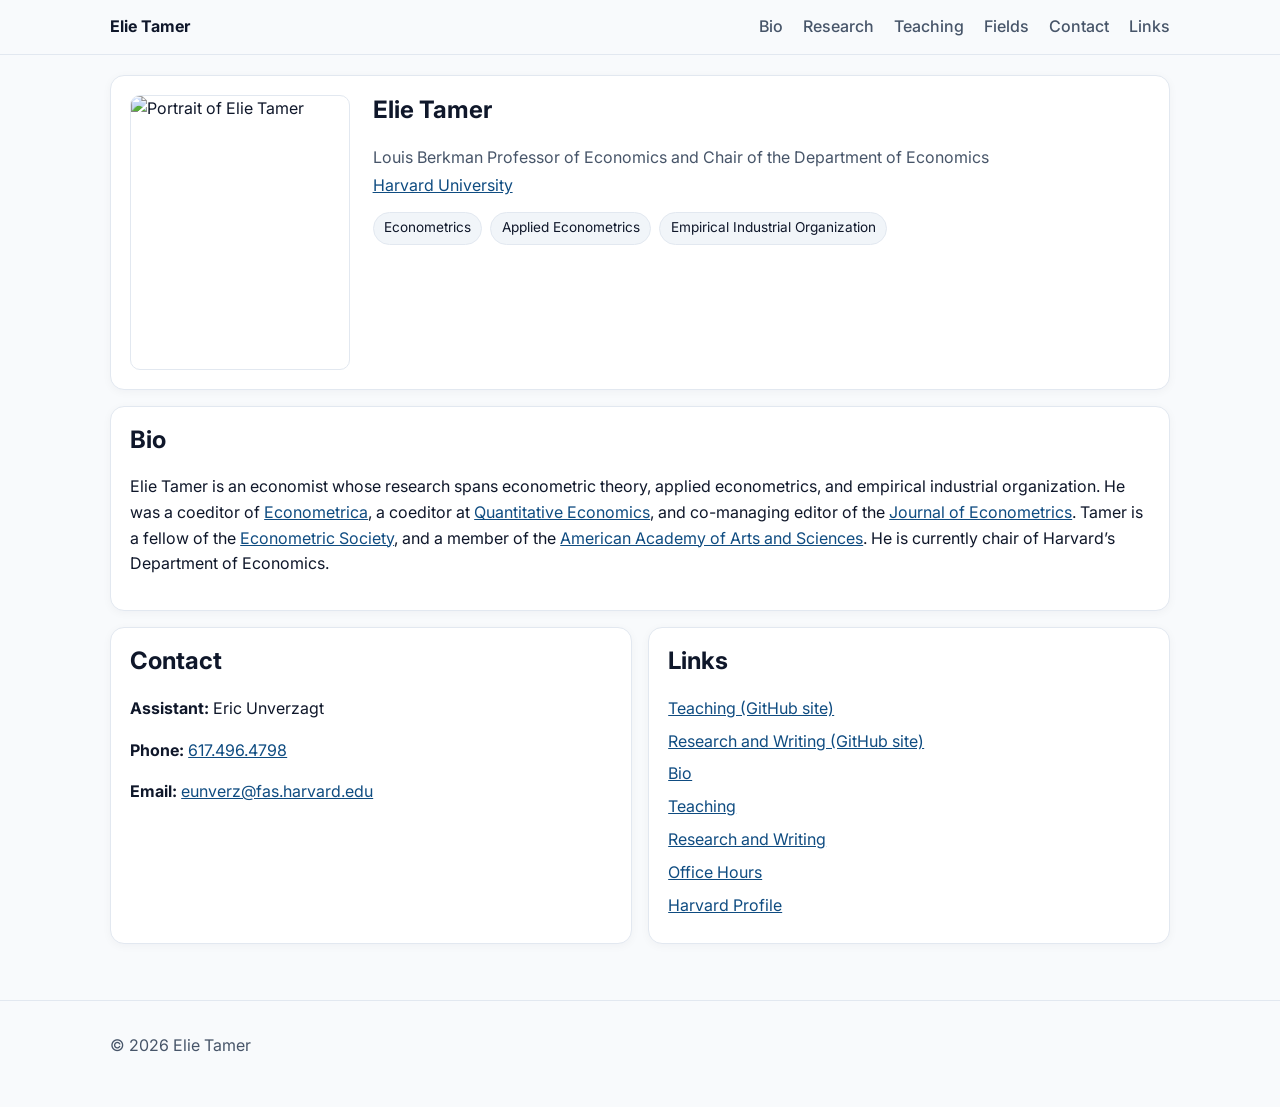
==== index.html @ d404f110 "Initial personal website" ====
<!doctype html>
<html lang="en">
<head>
  <meta charset="utf-8" />
  <meta name="viewport" content="width=device-width, initial-scale=1" />
  <base href="./" />
  <title>Elie Tamer | Harvard Economics</title>
  <meta name="description" content="Elie Tamer — Louis Berkman Professor of Economics and Chair of the Department of Economics at Harvard University." />
  <link rel="preconnect" href="https://fonts.googleapis.com">
  <link rel="preconnect" href="https://fonts.gstatic.com" crossorigin>
  <link href="https://fonts.googleapis.com/css2?family=Inter:wght@400;500;600;700&display=swap" rel="stylesheet">
  <link rel="stylesheet" href="styles.css" />
</head>
<body>
  <header class="topbar">
    <div class="container topbar-inner">
      <a class="brand" href="#home">Elie Tamer</a>
      <nav class="nav">
        <a href="#bio">Bio</a>
        <a href="research.html">Research</a>
        <a href="teaching.html">Teaching</a>
        <a href="#research">Fields</a>
        <a href="#contact">Contact</a>
        <a href="#links">Links</a>
      </nav>
    </div>
  </header>

  <main id="home" class="container layout">
    <section class="hero card">
      <img
        class="portrait"
        src="https://lh3.googleusercontent.com/sitesv/[base64]w1280"
        alt="Portrait of Elie Tamer"
      />
      <div>
        <h1>Elie Tamer</h1>
        <p class="subtitle">Louis Berkman Professor of Economics and Chair of the Department of Economics</p>
        <p class="subtitle"><a href="https://www.economics.harvard.edu/" target="_blank" rel="noopener">Harvard University</a></p>
        <div class="chips" id="research">
          <span>Econometrics</span>
          <span>Applied Econometrics</span>
          <span>Empirical Industrial Organization</span>
        </div>
      </div>
    </section>

    <section id="bio" class="card section">
      <h2>Bio</h2>
      <p>
        Elie Tamer is an economist whose research spans econometric theory, applied econometrics,
        and empirical industrial organization. He was a coeditor of
        <a href="https://www.econometricsociety.org/publications/econometrica" target="_blank" rel="noopener">Econometrica</a>,
        a coeditor at
        <a href="https://www.econometricsociety.org/publications/quantitative-economics" target="_blank" rel="noopener">Quantitative Economics</a>,
        and co-managing editor of the
        <a href="https://www.sciencedirect.com/journal/journal-of-econometrics" target="_blank" rel="noopener">Journal of Econometrics</a>.
        Tamer is a fellow of the
        <a href="https://www.econometricsociety.org/" target="_blank" rel="noopener">Econometric Society</a>,
        and a member of the
        <a href="https://www.amacad.org/" target="_blank" rel="noopener">American Academy of Arts and Sciences</a>.
        He is currently chair of Harvard’s Department of Economics.
      </p>
    </section>

    <section class="grid-two">
      <article id="contact" class="card section">
        <h2>Contact</h2>
        <p><strong>Assistant:</strong> Eric Unverzagt</p>
        <p><strong>Phone:</strong> <a href="tel:+16174964798">617.496.4798</a></p>
        <p><strong>Email:</strong> <a href="mailto:eunverz@fas.harvard.edu">eunverz@fas.harvard.edu</a></p>
      </article>

      <article id="links" class="card section">
        <h2>Links</h2>
        <ul class="clean-list">
          <li><a href="teaching.html">Teaching (GitHub site)</a></li>
          <li><a href="research.html">Research and Writing (GitHub site)</a></li>
          <li><a href="https://sites.google.com/g.harvard.edu/elietamer/bio" target="_blank" rel="noopener">Bio</a></li>
          <li><a href="https://sites.google.com/g.harvard.edu/elietamer/teaching" target="_blank" rel="noopener">Teaching</a></li>
          <li><a href="https://sites.google.com/g.harvard.edu/elietamer/research-and-writing" target="_blank" rel="noopener">Research and Writing</a></li>
          <li><a href="https://sites.google.com/g.harvard.edu/elietamer/office-hours" target="_blank" rel="noopener">Office Hours</a></li>
          <li><a href="https://www.economics.harvard.edu/people/elie-tamer" target="_blank" rel="noopener">Harvard Profile</a></li>
        </ul>
      </article>
    </section>
  </main>

  <footer class="footer">
    <div class="container">
      <p>© <span id="year"></span> Elie Tamer</p>
    </div>
  </footer>

  <script>
    document.getElementById('year').textContent = new Date().getFullYear();
  </script>
</body>
</html>
---- styles.css ----
:root {
  --bg: #f8fafc;
  --card: #ffffff;
  --text: #0f172a;
  --muted: #475569;
  --line: #e2e8f0;
  --accent: #0f4c81;
}

* {
  box-sizing: border-box;
}

html,
body {
  margin: 0;
  padding: 0;
  font-family: Inter, system-ui, -apple-system, Segoe UI, Roboto, Helvetica, Arial, sans-serif;
  color: var(--text);
  background: var(--bg);
  line-height: 1.6;
}

.container {
  width: min(1060px, 92%);
  margin: 0 auto;
}

.topbar {
  position: sticky;
  top: 0;
  z-index: 10;
  background: rgba(248, 250, 252, 0.92);
  backdrop-filter: blur(6px);
  border-bottom: 1px solid var(--line);
}

.topbar-inner {
  display: flex;
  align-items: center;
  justify-content: space-between;
  padding: 0.9rem 0;
}

.brand {
  font-weight: 700;
  color: var(--text);
  text-decoration: none;
}

.nav a {
  margin-left: 1rem;
  text-decoration: none;
  color: var(--muted);
  font-weight: 500;
}

.nav a:hover,
a:hover {
  color: var(--accent);
}

.layout {
  padding: 1.2rem 0 2.5rem;
}

.card {
  background: var(--card);
  border: 1px solid var(--line);
  border-radius: 14px;
  box-shadow: 0 2px 10px rgba(15, 23, 42, 0.04);
}

.hero {
  display: grid;
  grid-template-columns: 220px 1fr;
  gap: 1.4rem;
  padding: 1.2rem;
  margin-bottom: 1rem;
}

.portrait {
  width: 100%;
  aspect-ratio: 4 / 5;
  object-fit: cover;
  border-radius: 10px;
  border: 1px solid var(--line);
}

h1,
h2 {
  margin-top: 0;
  line-height: 1.25;
}

.subtitle {
  margin: 0.2rem 0;
  color: var(--muted);
}

.chips {
  display: flex;
  gap: 0.5rem;
  flex-wrap: wrap;
  margin-top: 0.8rem;
}

.chips span {
  border: 1px solid var(--line);
  border-radius: 999px;
  padding: 0.28rem 0.65rem;
  font-size: 0.85rem;
  background: #f1f5f9;
}

.section {
  padding: 1.1rem 1.2rem;
  margin-bottom: 1rem;
}

.grid-two {
  display: grid;
  grid-template-columns: 1fr 1fr;
  gap: 1rem;
}

.clean-list {
  list-style: none;
  margin: 0;
  padding: 0;
}

.clean-list li {
  margin: 0.45rem 0;
}

a {
  color: var(--accent);
}

.footer {
  border-top: 1px solid var(--line);
  padding: 1rem 0 2rem;
  color: var(--muted);
}

@media (max-width: 760px) {
  .hero,
  .grid-two {
    grid-template-columns: 1fr;
  }

  .nav {
    display: none;
  }
}
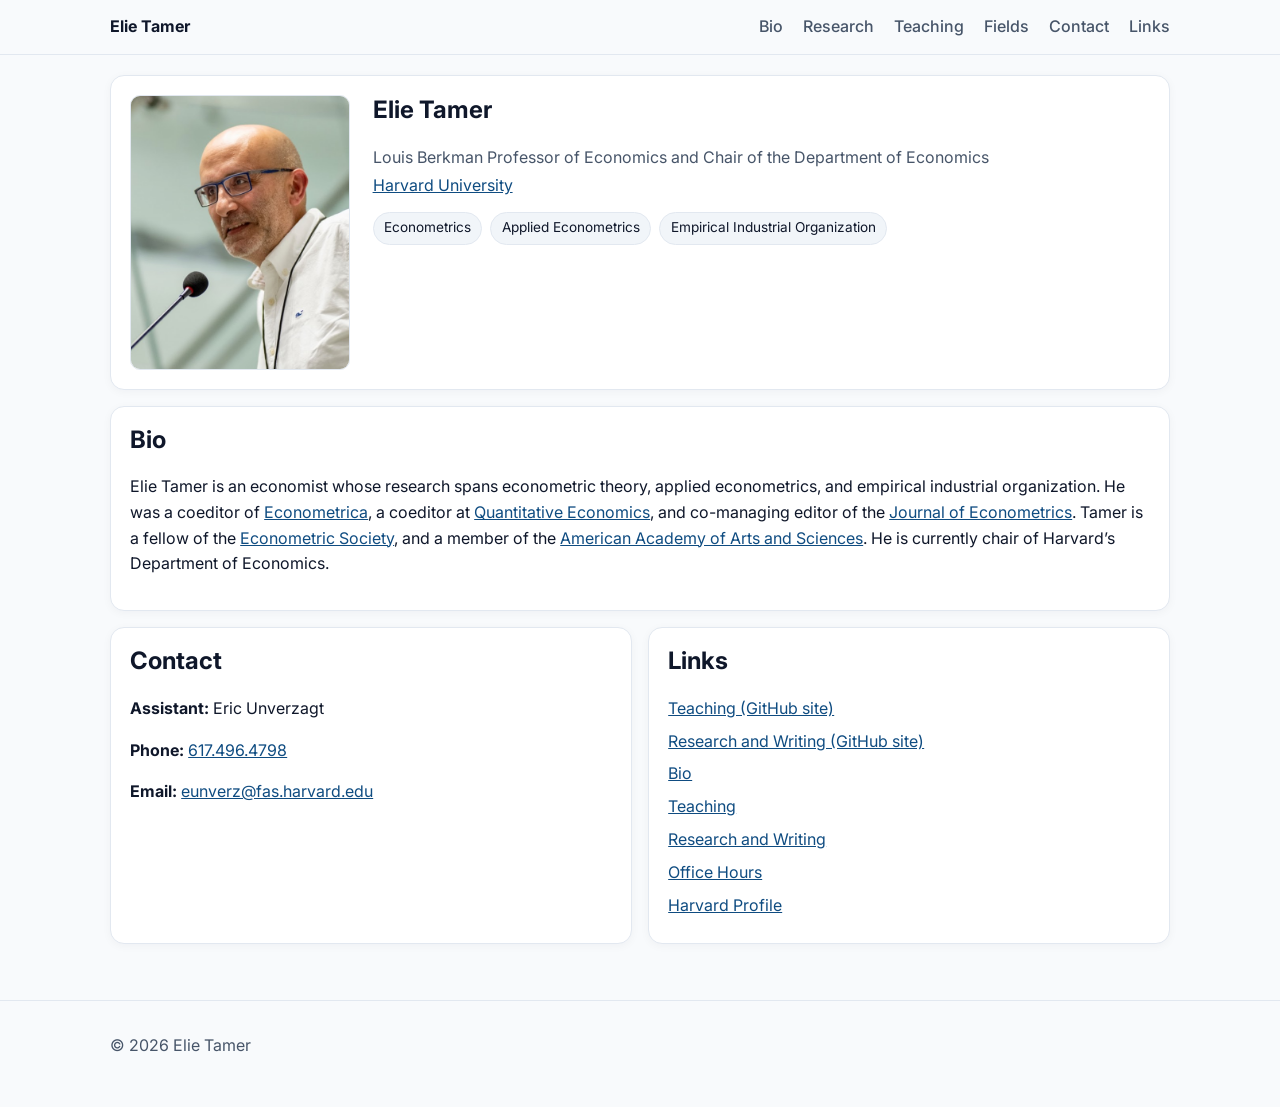
==== commit f5e1e283: "Use local portrait asset on homepage" ====
--- a/index.html
+++ b/index.html
@@ -30,7 +30,7 @@
     <section class="hero card">
       <img
         class="portrait"
-        src="https://lh3.googleusercontent.com/sitesv/[base64]w1280"
+        src="assets/portrait.jpg"
         alt="Portrait of Elie Tamer"
       />
       <div>
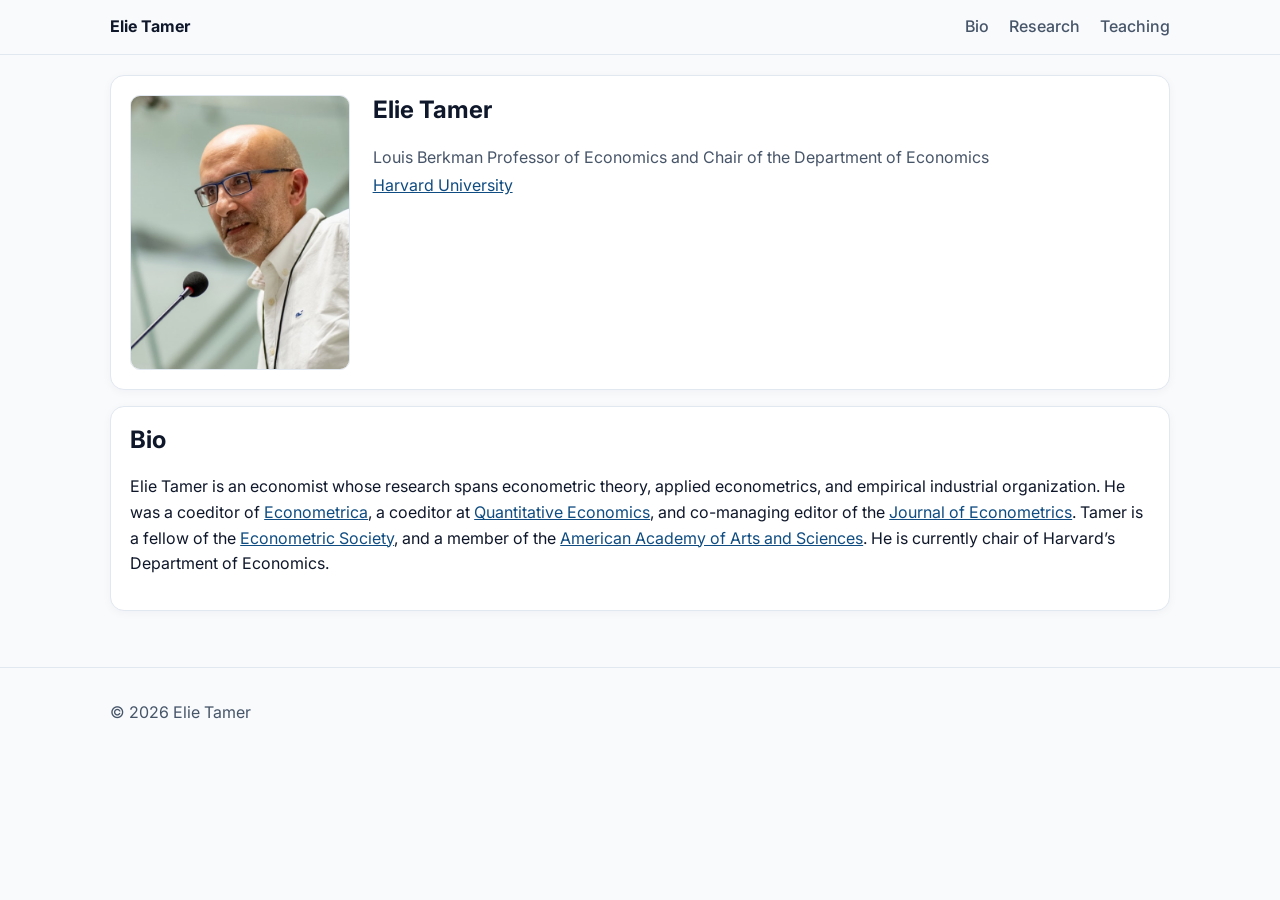
==== commit 669a6476: "Remove fields, contact, and links from homepage" ====
--- a/index.html
+++ b/index.html
@@ -19,9 +19,6 @@
         <a href="#bio">Bio</a>
         <a href="research.html">Research</a>
         <a href="teaching.html">Teaching</a>
-        <a href="#research">Fields</a>
-        <a href="#contact">Contact</a>
-        <a href="#links">Links</a>
       </nav>
     </div>
   </header>
@@ -37,11 +34,6 @@
         <h1>Elie Tamer</h1>
         <p class="subtitle">Louis Berkman Professor of Economics and Chair of the Department of Economics</p>
         <p class="subtitle"><a href="https://www.economics.harvard.edu/" target="_blank" rel="noopener">Harvard University</a></p>
-        <div class="chips" id="research">
-          <span>Econometrics</span>
-          <span>Applied Econometrics</span>
-          <span>Empirical Industrial Organization</span>
-        </div>
       </div>
     </section>
 
@@ -62,28 +54,6 @@
         He is currently chair of Harvard’s Department of Economics.
       </p>
     </section>
-
-    <section class="grid-two">
-      <article id="contact" class="card section">
-        <h2>Contact</h2>
-        <p><strong>Assistant:</strong> Eric Unverzagt</p>
-        <p><strong>Phone:</strong> <a href="tel:+16174964798">617.496.4798</a></p>
-        <p><strong>Email:</strong> <a href="mailto:eunverz@fas.harvard.edu">eunverz@fas.harvard.edu</a></p>
-      </article>
-
-      <article id="links" class="card section">
-        <h2>Links</h2>
-        <ul class="clean-list">
-          <li><a href="teaching.html">Teaching (GitHub site)</a></li>
-          <li><a href="research.html">Research and Writing (GitHub site)</a></li>
-          <li><a href="https://sites.google.com/g.harvard.edu/elietamer/bio" target="_blank" rel="noopener">Bio</a></li>
-          <li><a href="https://sites.google.com/g.harvard.edu/elietamer/teaching" target="_blank" rel="noopener">Teaching</a></li>
-          <li><a href="https://sites.google.com/g.harvard.edu/elietamer/research-and-writing" target="_blank" rel="noopener">Research and Writing</a></li>
-          <li><a href="https://sites.google.com/g.harvard.edu/elietamer/office-hours" target="_blank" rel="noopener">Office Hours</a></li>
-          <li><a href="https://www.economics.harvard.edu/people/elie-tamer" target="_blank" rel="noopener">Harvard Profile</a></li>
-        </ul>
-      </article>
-    </section>
   </main>
 
   <footer class="footer">
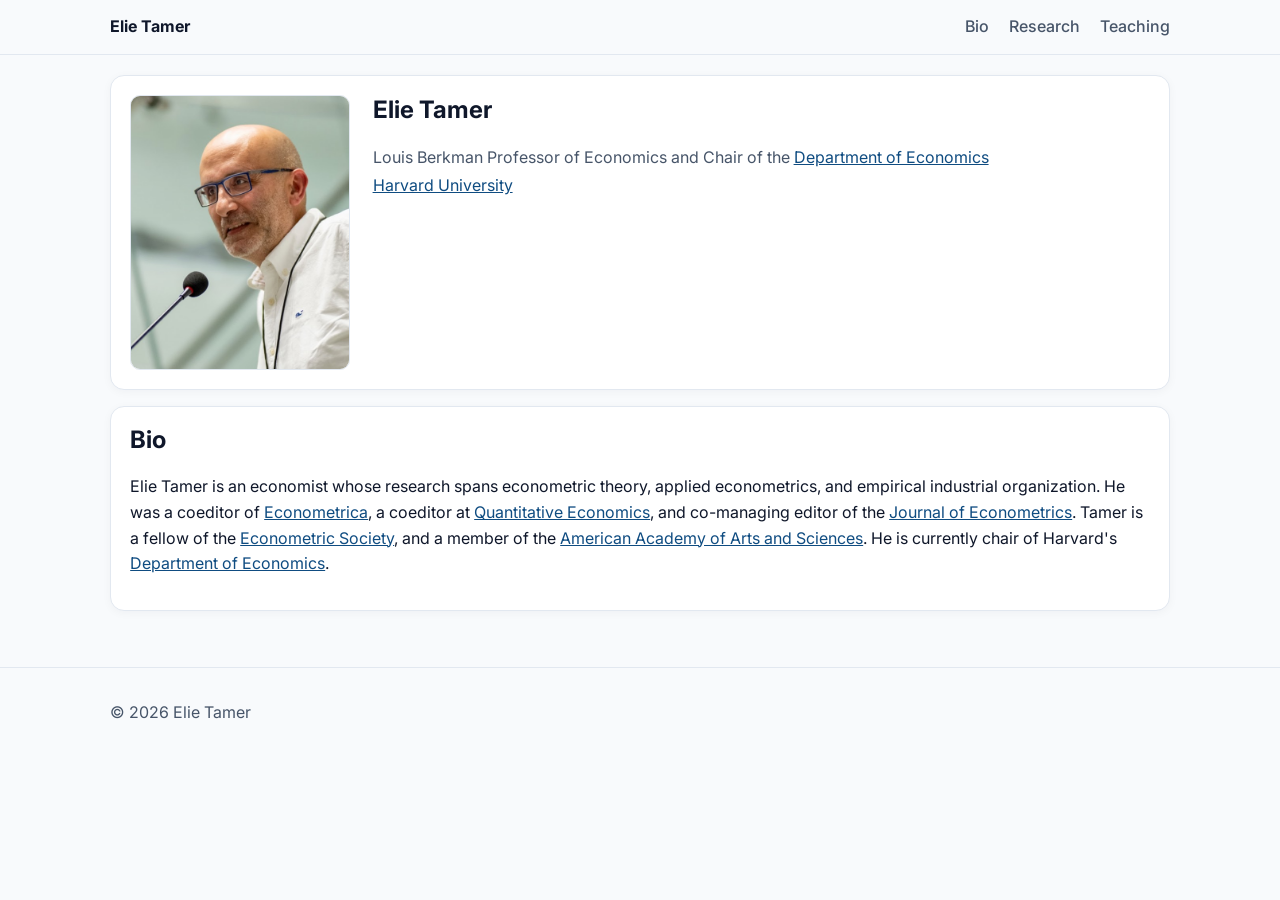
==== commit 8a0182ae: "Add links to Department of Economics" ====
--- a/index.html
+++ b/index.html
@@ -32,7 +32,7 @@
       />
       <div>
         <h1>Elie Tamer</h1>
-        <p class="subtitle">Louis Berkman Professor of Economics and Chair of the Department of Economics</p>
+        <p class="subtitle">Louis Berkman Professor of Economics and Chair of the <a href="https://www.economics.harvard.edu" target="_blank" rel="noopener">Department of Economics</a></p>
         <p class="subtitle"><a href="https://www.economics.harvard.edu/" target="_blank" rel="noopener">Harvard University</a></p>
       </div>
     </section>
@@ -51,7 +51,7 @@
         <a href="https://www.econometricsociety.org/" target="_blank" rel="noopener">Econometric Society</a>,
         and a member of the
         <a href="https://www.amacad.org/" target="_blank" rel="noopener">American Academy of Arts and Sciences</a>.
-        He is currently chair of Harvard’s Department of Economics.
+        He is currently chair of Harvard's <a href="https://www.economics.harvard.edu" target="_blank" rel="noopener">Department of Economics</a>.
       </p>
     </section>
   </main>
--- a/styles.css
+++ b/styles.css
@@ -118,6 +118,20 @@
   margin-bottom: 1rem;
 }
 
+.research-banner-wrap {
+  margin-bottom: 1rem;
+}
+
+.research-banner {
+  width: 100%;
+  max-width: 100%;
+  display: block;
+  aspect-ratio: 3 / 1;
+  height: auto;
+  object-fit: cover;
+  object-position: top center;
+}
+
 .grid-two {
   display: grid;
   grid-template-columns: 1fr 1fr;
